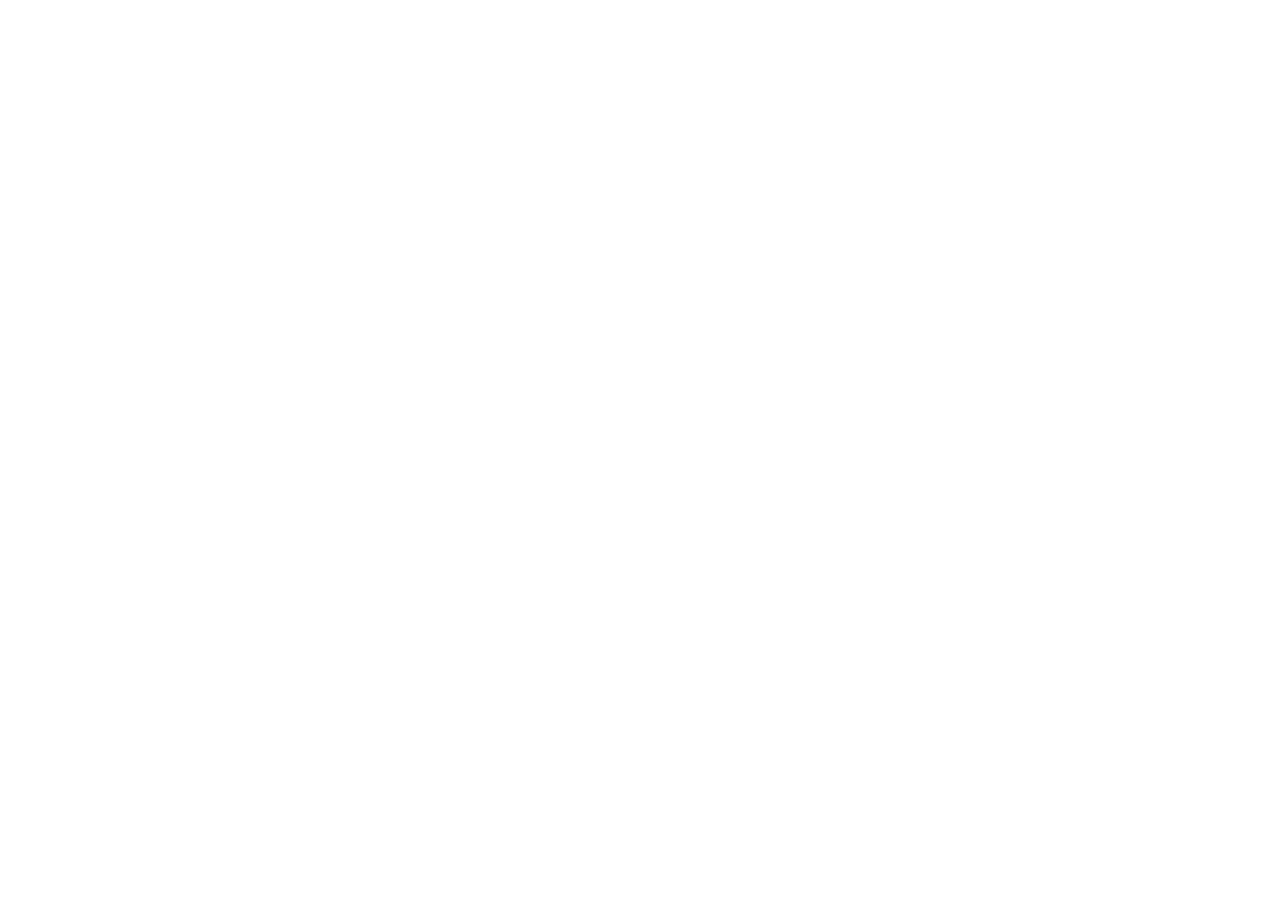
==== index.html @ 75399da1 "intro css" ====
<!DOCTYPE html>
<html lang="en">

<head>
    <meta charset="UTF-8">
    <meta name="viewport" content="width=device-width, initial-scale=1.0">
    <title>Youtube</title>
</head>

<body>

</body>

</html>
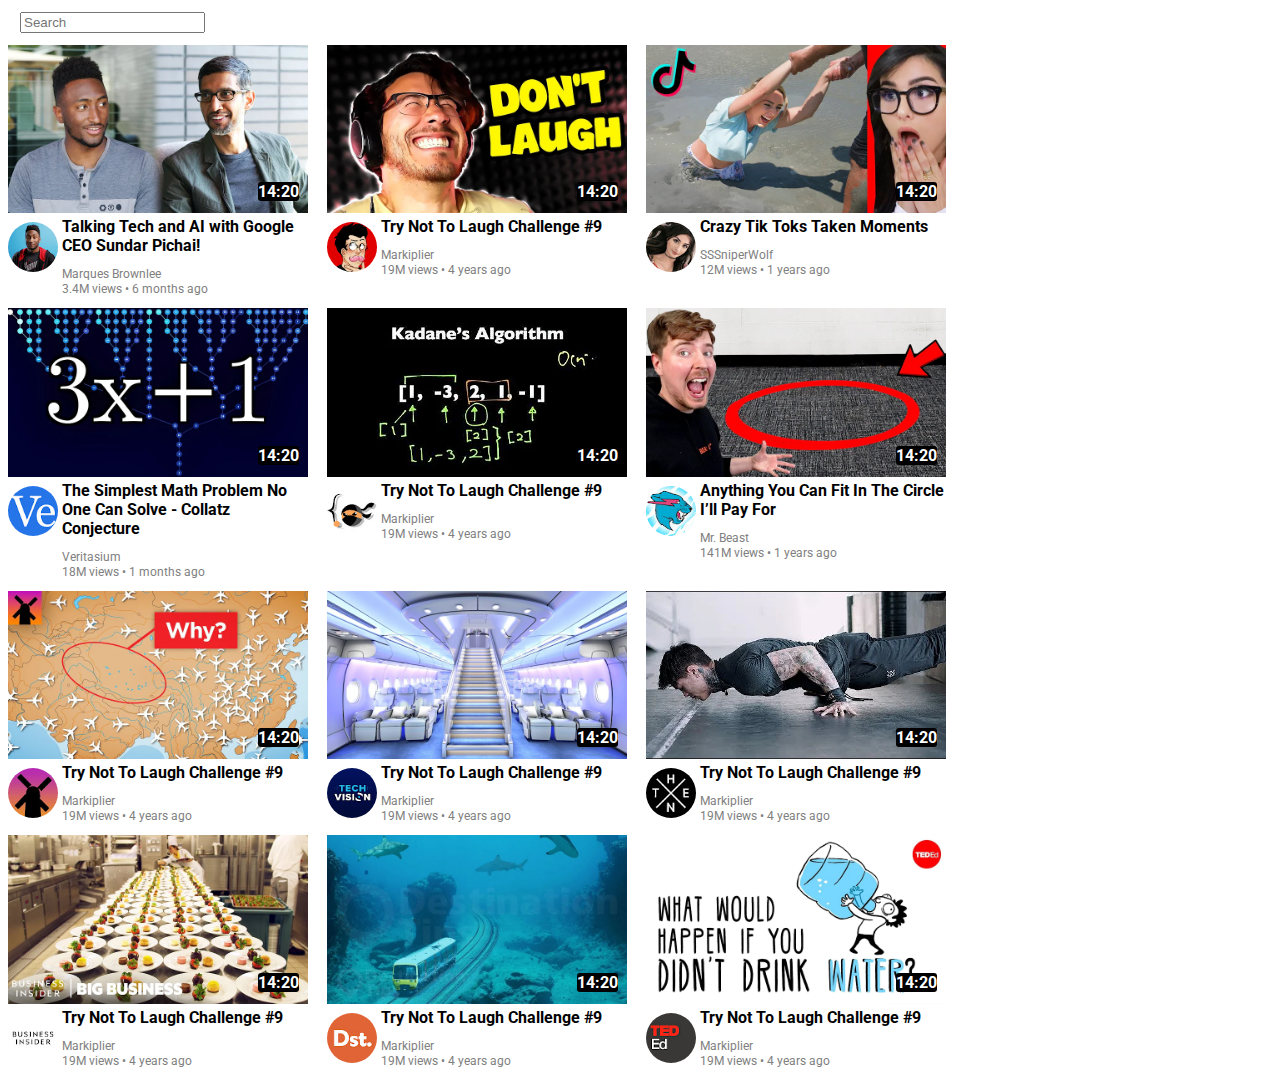
==== commit 90bc573c: "added pictures" ====
--- a/index.html
+++ b/index.html
@@ -5,10 +5,253 @@
     <meta charset="UTF-8">
     <meta name="viewport" content="width=device-width, initial-scale=1.0">
     <title>Youtube</title>
+    <link rel="stylesheet" type="text/css" href="styles.css">
+    <link rel="preconnect" href="https://fonts.googleapis.com">
+    <link rel="preconnect" href="https://fonts.gstatic.com" crossorigin>
+    <link
+        href="https://fonts.googleapis.com/css2?family=Pinyon+Script&family=Roboto:ital,wght@0,100;0,300;0,400;0,500;0,700;0,900;1,100;1,300;1,400;1,500;1,700;1,900&display=swap"
+        rel="stylesheet">
 </head>
 
 <body>
 
+    <input class="search-bar" type="text" placeholder="Search">
+    <div class="video-container">
+        <div>
+            <img class="thumbnail" src="img/thumbnail-1.webp" alt="Marques Brownlee thumbnail for video" />
+            <div class="video-duration-wrapper">
+                <p class="video-duration">14:20</p>
+            </div>
+        </div>
+        <div>
+            <div class="user-profile-icon-wrapper">
+                <img class="user-profile-icon" src="img/channel-1.jpeg" alt="Marques Brownlee profile pic">
+            </div>
+            <div class="video-info-wrapper">
+                <p class="video-title">Talking Tech and AI with Google CEO Sundar Pichai!</p>
+                <p class="video-username">Marques Brownlee</p>
+                <p class="video-stats">3.4M views &#x2022; 6 months ago</p>
+            </div>
+        </div>
+    </div>
+    <div class="video-container">
+        <div>
+            <img class="thumbnail" src="img/thumbnail-2.webp" alt="Markiplier thumbnail for video" />
+            <div class="video-duration-wrapper">
+                <p class="video-duration">14:20</p>
+            </div>
+        </div>
+        <div>
+            <div class="user-profile-icon-wrapper">
+                <img class="user-profile-icon" src="img/channel-2.jpeg" alt="Markiplier profile pic">
+            </div>
+            <div class="video-info-wrapper">
+                <p class="video-title">Try Not To Laugh Challenge #9</p>
+                <p class="video-username">Markiplier</p>
+                <p class="video-stats">19M views &#x2022; 4 years ago</p>
+            </div>
+        </div>
+    </div>
+
+
+
+
+    <div class="video-container">
+        <div>
+            <img class="thumbnail" src="img/thumbnail-3.webp" alt="Markiplier thumbnail for video" />
+            <div class="video-duration-wrapper">
+                <p class="video-duration">14:20</p>
+            </div>
+        </div>
+        <div>
+            <div class="user-profile-icon-wrapper">
+                <img class="user-profile-icon" src="img/channel-3.jpeg" alt="Markiplier profile pic">
+            </div>
+            <div class="video-info-wrapper">
+                <p class="video-title">Crazy Tik Toks Taken Moments</p>
+                <p class="video-username">SSSniperWolf</p>
+                <p class="video-stats">12M views &#x2022; 1 years ago</p>
+            </div>
+        </div>
+    </div>
+    <div class="video-container">
+        <div>
+            <img class="thumbnail" src="img/thumbnail-4.webp" alt="Markiplier thumbnail for video" />
+            <div class="video-duration-wrapper">
+                <p class="video-duration">14:20</p>
+            </div>
+        </div>
+        <div>
+            <div class="user-profile-icon-wrapper">
+                <img class="user-profile-icon" src="img/channel-4.jpeg" alt="Markiplier profile pic">
+            </div>
+            <div class="video-info-wrapper">
+                <p class="video-title">The Simplest Math Problem No One Can Solve - Collatz Conjecture</p>
+                <p class="video-username">Veritasium</p>
+                <p class="video-stats">18M views &#x2022; 1 months ago</p>
+            </div>
+        </div>
+    </div>
+
+
+
+
+
+    <div class="video-container">
+        <div>
+            <img class="thumbnail" src="img/thumbnail-5.webp" alt="Markiplier thumbnail for video" />
+            <div class="video-duration-wrapper">
+                <p class="video-duration">14:20</p>
+            </div>
+        </div>
+        <div>
+            <div class="user-profile-icon-wrapper">
+                <img class="user-profile-icon" src="img/channel-5.jpeg" alt="Markiplier profile pic">
+            </div>
+            <div class="video-info-wrapper">
+                <p class="video-title">Try Not To Laugh Challenge #9</p>
+                <p class="video-username">Markiplier</p>
+                <p class="video-stats">19M views &#x2022; 4 years ago</p>
+            </div>
+        </div>
+    </div>
+    <div class="video-container">
+        <div>
+            <img class="thumbnail" src="img/thumbnail-6.webp" alt="Markiplier thumbnail for video" />
+            <div class="video-duration-wrapper">
+                <p class="video-duration">14:20</p>
+            </div>
+        </div>
+        <div>
+            <div class="user-profile-icon-wrapper">
+                <img class="user-profile-icon" src="img/channel-6.jpeg" alt="Markiplier profile pic">
+            </div>
+            <div class="video-info-wrapper">
+                <p class="video-title">Anything You Can Fit In The Circle I’ll Pay For</p>
+                <p class="video-username">Mr. Beast</p>
+                <p class="video-stats">141M views &#x2022; 1 years ago</p>
+            </div>
+        </div>
+    </div>
+
+
+
+
+    <div class="video-container">
+        <div>
+            <img class="thumbnail" src="img/thumbnail-7.webp" alt="Markiplier thumbnail for video" />
+            <div class="video-duration-wrapper">
+                <p class="video-duration">14:20</p>
+            </div>
+        </div>
+        <div>
+            <div class="user-profile-icon-wrapper">
+                <img class="user-profile-icon" src="img/channel-7.jpeg" alt="Markiplier profile pic">
+            </div>
+            <div class="video-info-wrapper">
+                <p class="video-title">Try Not To Laugh Challenge #9</p>
+                <p class="video-username">Markiplier</p>
+                <p class="video-stats">19M views &#x2022; 4 years ago</p>
+            </div>
+        </div>
+    </div>
+    <div class="video-container">
+        <div>
+            <img class="thumbnail" src="img/thumbnail-8.webp" alt="Markiplier thumbnail for video" />
+            <div class="video-duration-wrapper">
+                <p class="video-duration">14:20</p>
+            </div>
+        </div>
+        <div>
+            <div class="user-profile-icon-wrapper">
+                <img class="user-profile-icon" src="img/channel-8.jpeg" alt="Markiplier profile pic">
+            </div>
+            <div class="video-info-wrapper">
+                <p class="video-title">Try Not To Laugh Challenge #9</p>
+                <p class="video-username">Markiplier</p>
+                <p class="video-stats">19M views &#x2022; 4 years ago</p>
+            </div>
+        </div>
+    </div>
+
+
+
+    <div class="video-container">
+        <div>
+            <img class="thumbnail" src="img/thumbnail-9.webp" alt="Markiplier thumbnail for video" />
+            <div class="video-duration-wrapper">
+                <p class="video-duration">14:20</p>
+            </div>
+        </div>
+        <div>
+            <div class="user-profile-icon-wrapper">
+                <img class="user-profile-icon" src="img/channel-9.jpeg" alt="Markiplier profile pic">
+            </div>
+            <div class="video-info-wrapper">
+                <p class="video-title">Try Not To Laugh Challenge #9</p>
+                <p class="video-username">Markiplier</p>
+                <p class="video-stats">19M views &#x2022; 4 years ago</p>
+            </div>
+        </div>
+    </div>
+    <div class="video-container">
+        <div>
+            <img class="thumbnail" src="img/thumbnail-10.webp" alt="Markiplier thumbnail for video" />
+            <div class="video-duration-wrapper">
+                <p class="video-duration">14:20</p>
+            </div>
+        </div>
+        <div>
+            <div class="user-profile-icon-wrapper">
+                <img class="user-profile-icon" src="img/channel-10.jpeg" alt="Markiplier profile pic">
+            </div>
+            <div class="video-info-wrapper">
+                <p class="video-title">Try Not To Laugh Challenge #9</p>
+                <p class="video-username">Markiplier</p>
+                <p class="video-stats">19M views &#x2022; 4 years ago</p>
+            </div>
+        </div>
+    </div>
+
+
+
+
+    <div class="video-container">
+        <div>
+            <img class="thumbnail" src="img/thumbnail-11.webp" alt="Markiplier thumbnail for video" />
+            <div class="video-duration-wrapper">
+                <p class="video-duration">14:20</p>
+            </div>
+        </div>
+        <div>
+            <div class="user-profile-icon-wrapper">
+                <img class="user-profile-icon" src="img/channel-11.jpeg" alt="Markiplier profile pic">
+            </div>
+            <div class="video-info-wrapper">
+                <p class="video-title">Try Not To Laugh Challenge #9</p>
+                <p class="video-username">Markiplier</p>
+                <p class="video-stats">19M views &#x2022; 4 years ago</p>
+            </div>
+        </div>
+    </div>
+    <div class="video-container">
+        <div>
+            <img class="thumbnail" src="img/thumbnail-12.webp" alt="Markiplier thumbnail for video" />
+            <div class="video-duration-wrapper">
+                <p class="video-duration">14:20</p>
+            </div>
+        </div>
+        <div>
+            <div class="user-profile-icon-wrapper">
+                <img class="user-profile-icon" src="img/channel-12.jpeg" alt="Markiplier profile pic">
+            </div>
+            <div class="video-info-wrapper">
+                <p class="video-title">Try Not To Laugh Challenge #9</p>
+                <p class="video-username">Markiplier</p>
+                <p class="video-stats">19M views &#x2022; 4 years ago</p>
+            </div>
+        </div>
+    </div>
 </body>
 
 </html>--- a/styles.css
+++ b/styles.css
@@ -0,0 +1,75 @@
+.thumbnail {
+    max-width:300px
+}
+.user-profile-icon{
+    border-radius: 50%;
+    width:100%
+}
+.video-duration{
+    font-family: Roboto;
+    font-weight: bold;
+    background-color: black;
+    border-radius: 3px;
+    color: white;
+    display:inline-block;
+    position:relative;
+    margin:0px;
+    padding:0px;
+    top: -35px;
+    left: 250px;
+}
+.video-info-wrapper>p{
+    font-family:Roboto
+}
+.video-duration-wrapper{
+    padding:0px;
+    margin:0px;
+    width:0px;
+    height:0px;
+    position:relative;
+}
+.search-bar{
+    font:20px;
+    margin: 12px;
+    display:block;
+}
+.user-profile-icon-wrapper{
+    display: inline-block;
+    width:50px;
+    vertical-align:top;
+    margin-top:5px
+}
+.video-info-wrapper{
+    display: inline-block;
+    width:245px;
+}
+.video-container{
+    max-width: 300px;
+    display:inline-block;
+    vertical-align:top;
+    margin-right:15px;
+    padding-top: 0px;
+    margin-top: 0px;
+}
+
+.video-title{
+    display:inline-block;
+    font-weight: bold;
+    margin-bottom: 0px;
+    padding-top: 0px;
+    margin-top: 0px;
+}
+.video-username{
+    display:inline-block;
+    margin-bottom: 0px;
+    font-size:12px;
+    color:grey;
+}
+.video-stats{
+    margin-top:0px;
+    font-size:12px;
+    color:grey;
+}
+.search-bars{
+    display:inline-block;
+}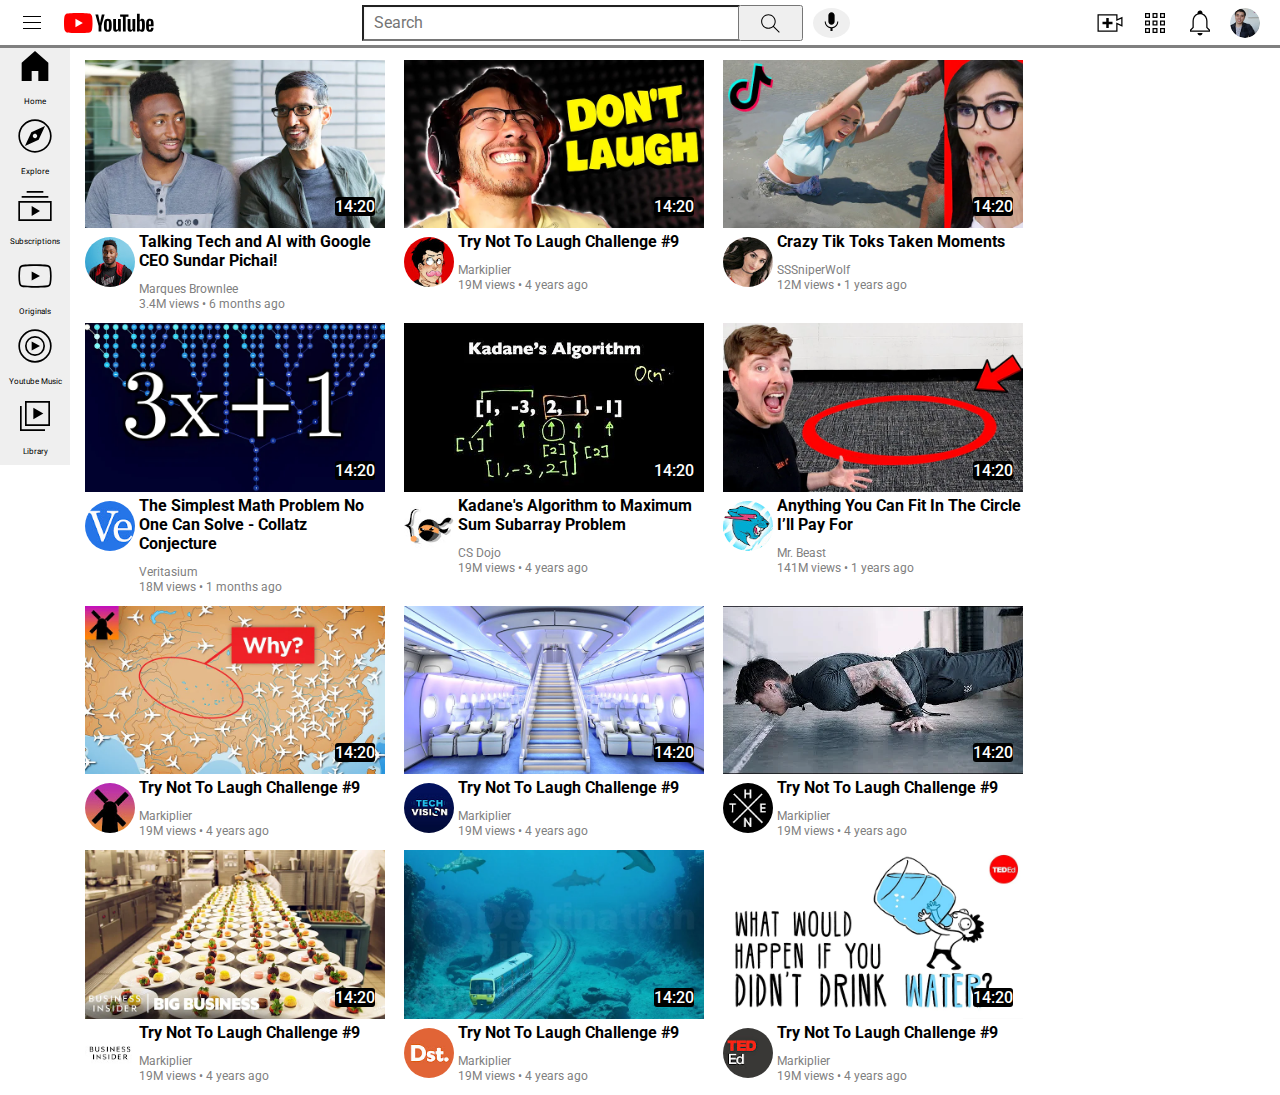
==== commit ed039629: "working version" ====
--- a/index.html
+++ b/index.html
@@ -15,7 +15,63 @@
 
 <body>
 
-    <input class="search-bar" type="text" placeholder="Search">
+    <div class="header">
+        <div class="left-section">
+            <img class="hamburger" src="img/hamburger-menu.svg" alt="">
+            <img class="youtube-logo" src="img/youtube-logo.svg" alt="">
+
+        </div>
+        <div class="middle-section">
+            <input class="search-bar" type="text" placeholder="Search">
+            <button class="search-button"><img src="img/search.svg" alt=""></button>
+            <button class="voice-button"><img src="img/voice-search-icon.svg" alt=""></button>
+        </div>
+        <div class="right-section">
+            <img src="img/upload.svg" alt="">
+            <img src="img/youtube-apps.svg" alt="">
+            <img src="img/notifications.svg" alt="">
+            <img class="my-channel" src="img/my-channel.jpeg" alt="">
+        </div>
+
+    </div>
+    <div class="sidebar">
+        <div class="sidebar-item">
+            <button class="sidebar-button">
+                <img class="sidebar-image" src="img/home.svg" alt="">
+                <p class="sidebar-text">Home</p>
+            </button>
+        </div>
+        <div class="sidebar-item">
+            <button class="sidebar-button">
+                <img class="sidebar-image" src="img/explore.svg" alt="">
+                <p class="sidebar-text">Explore</p>
+            </button>
+        </div>
+        <div class="sidebar-item">
+            <button class="sidebar-button">
+                <img class="sidebar-image" src="img/subscriptions.svg" alt="">
+                <p class="sidebar-text">Subscriptions</p>
+            </button>
+        </div>
+        <div class="sidebar-item">
+            <button class="sidebar-button">
+                <img class="sidebar-image" src="img/originals.svg" alt="">
+                <p class="sidebar-text">Originals</p>
+            </button>
+        </div>
+        <div class="sidebar-item">
+            <button class="sidebar-button">
+                <img class="sidebar-image" src="img/youtube-music.svg" alt="">
+                <p class="sidebar-text">Youtube Music</p>
+            </button>
+        </div>
+        <div class="sidebar-item">
+            <button class="sidebar-button">
+                <img class="sidebar-image" src="img/library.svg" alt="">
+                <p class="sidebar-text">Library</p>
+            </button>
+        </div>
+    </div>
     <div class="video-container">
         <div>
             <img class="thumbnail" src="img/thumbnail-1.webp" alt="Marques Brownlee thumbnail for video" />
@@ -109,8 +165,8 @@
                 <img class="user-profile-icon" src="img/channel-5.jpeg" alt="Markiplier profile pic">
             </div>
             <div class="video-info-wrapper">
-                <p class="video-title">Try Not To Laugh Challenge #9</p>
-                <p class="video-username">Markiplier</p>
+                <p class="video-title">Kadane's Algorithm to Maximum Sum Subarray Problem</p>
+                <p class="video-username">CS Dojo</p>
                 <p class="video-stats">19M views &#x2022; 4 years ago</p>
             </div>
         </div>
--- a/styles.css
+++ b/styles.css
@@ -1,3 +1,125 @@
+body{
+    margin:0px;
+    padding-top:60px;
+    padding-left:85px;
+}
+/*header*/
+.header {
+    
+    display:flex;
+    flex-direction:row; 
+    height:45px;
+    border-color:grey; 
+    border-bottom-style:solid;   
+    padding-top: 0px;
+    justify-content: space-between;
+    position:fixed;
+    top:0;
+    left:0;
+    right:0;
+    background-color: white;
+    z-index: 1;
+
+}
+.left-section{
+    display:flex;
+    align-items:center;
+}
+.middle-section{
+    flex:1;
+    margin-left:70;
+    margin-right: 35px;
+    max-width:500px;
+    display: flex;
+    align-items: center;
+}
+.middle-section>button>img{
+    height:25px
+}
+
+.right-section{
+    width:200px;
+    display:flex;
+    align-items: center;
+}
+.right-section>img{
+    height:30px;
+    margin-left: 15px;;
+}
+.my-channel{
+    border-radius: 50%;
+}
+.search-bar{
+    font:20px;
+    margin: 12px;
+    flex:1;
+    height: 30px;
+    padding-left:10px;
+    padding-right: 0px;
+    margin-right:0px;
+    font-family: Roboto,Ariel;
+    font-size:16px;
+    box-shadow:inset 1px 1px 2px rgba(0,0,0,.05)
+}
+.search-button{
+    height:36px;
+    width:65px;
+    margin-right:10px;
+    padding-top:4px;
+    margin-left:-2px;
+}
+.voice-button{
+    border-radius: 50%;
+    border-width: 0px;
+}
+.search-bar::placeholder{
+    font-family: Roboto,Ariel;
+    font-size:16px;
+}
+.hamburger{
+    height: 24px;
+    margin-left:20px;
+    margin-right:20px;
+}
+.youtube-logo{
+    height: 20px;
+
+}
+
+/*sidebar*/
+.sidebar{
+    background-color: white;
+    position:fixed;
+    top:45px;
+    bottom:0px;
+    left:0px;
+    width:70px;
+    display:flex;
+    flex-direction: column;
+    align-items: center;
+}
+
+.sidebar-button{
+    width:70px;
+    border: 0px;
+    border-radius: 0px;
+    border-width: 0px;
+
+}
+.sidebar-button:hover{
+    background-color: grey;
+}
+.sidebar-image{
+    width:40px;
+
+}
+.sidebar-text{
+    font-family: Roboto;
+    font-size:8px;
+}
+
+
+/*video tiles*/
 .thumbnail {
     max-width:300px
 }
@@ -6,8 +128,8 @@
     width:100%
 }
 .video-duration{
-    font-family: Roboto;
-    font-weight: bold;
+    font-family: Roboto,Ariel;
+    font-weight: 500;
     background-color: black;
     border-radius: 3px;
     color: white;
@@ -19,7 +141,7 @@
     left: 250px;
 }
 .video-info-wrapper>p{
-    font-family:Roboto
+    font-family:Roboto,Ariel
 }
 .video-duration-wrapper{
     padding:0px;
@@ -28,11 +150,7 @@
     height:0px;
     position:relative;
 }
-.search-bar{
-    font:20px;
-    margin: 12px;
-    display:block;
-}
+
 .user-profile-icon-wrapper{
     display: inline-block;
     width:50px;
@@ -70,6 +188,3 @@
     font-size:12px;
     color:grey;
 }
-.search-bars{
-    display:inline-block;
-}